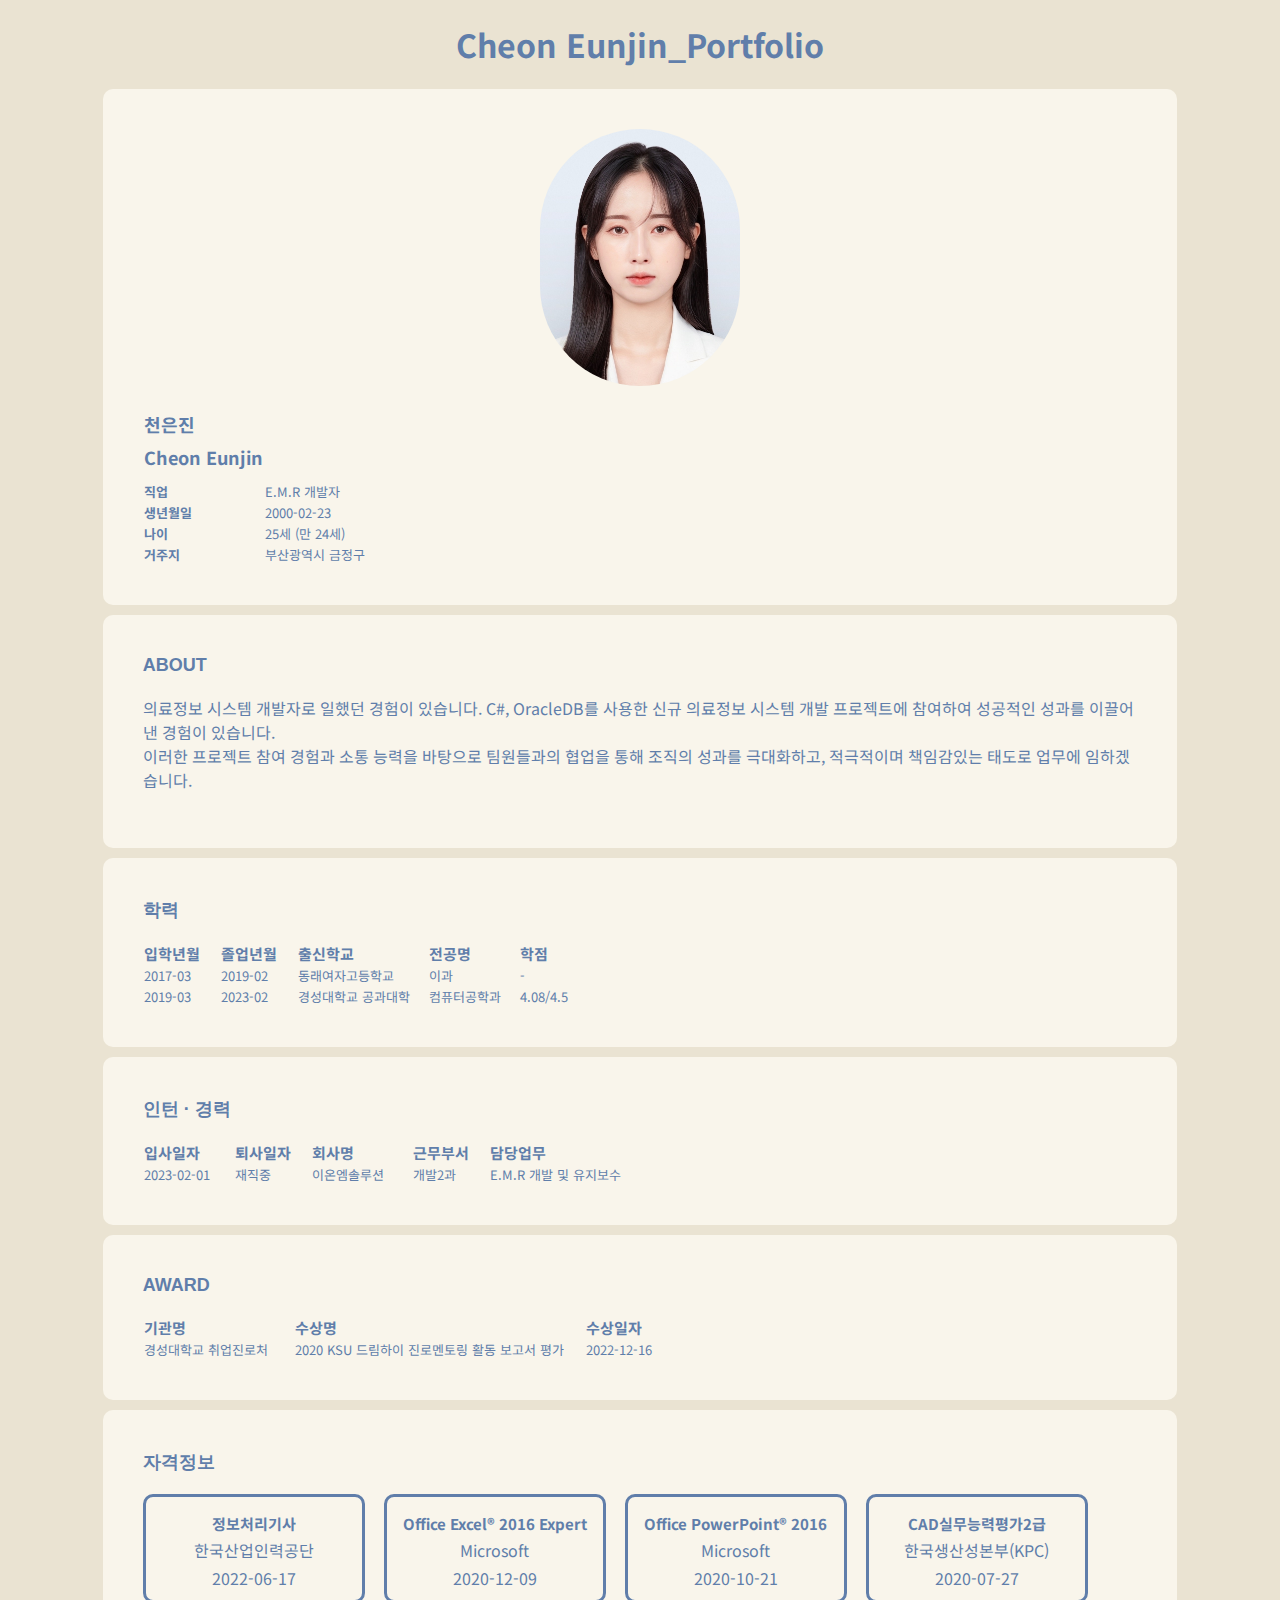
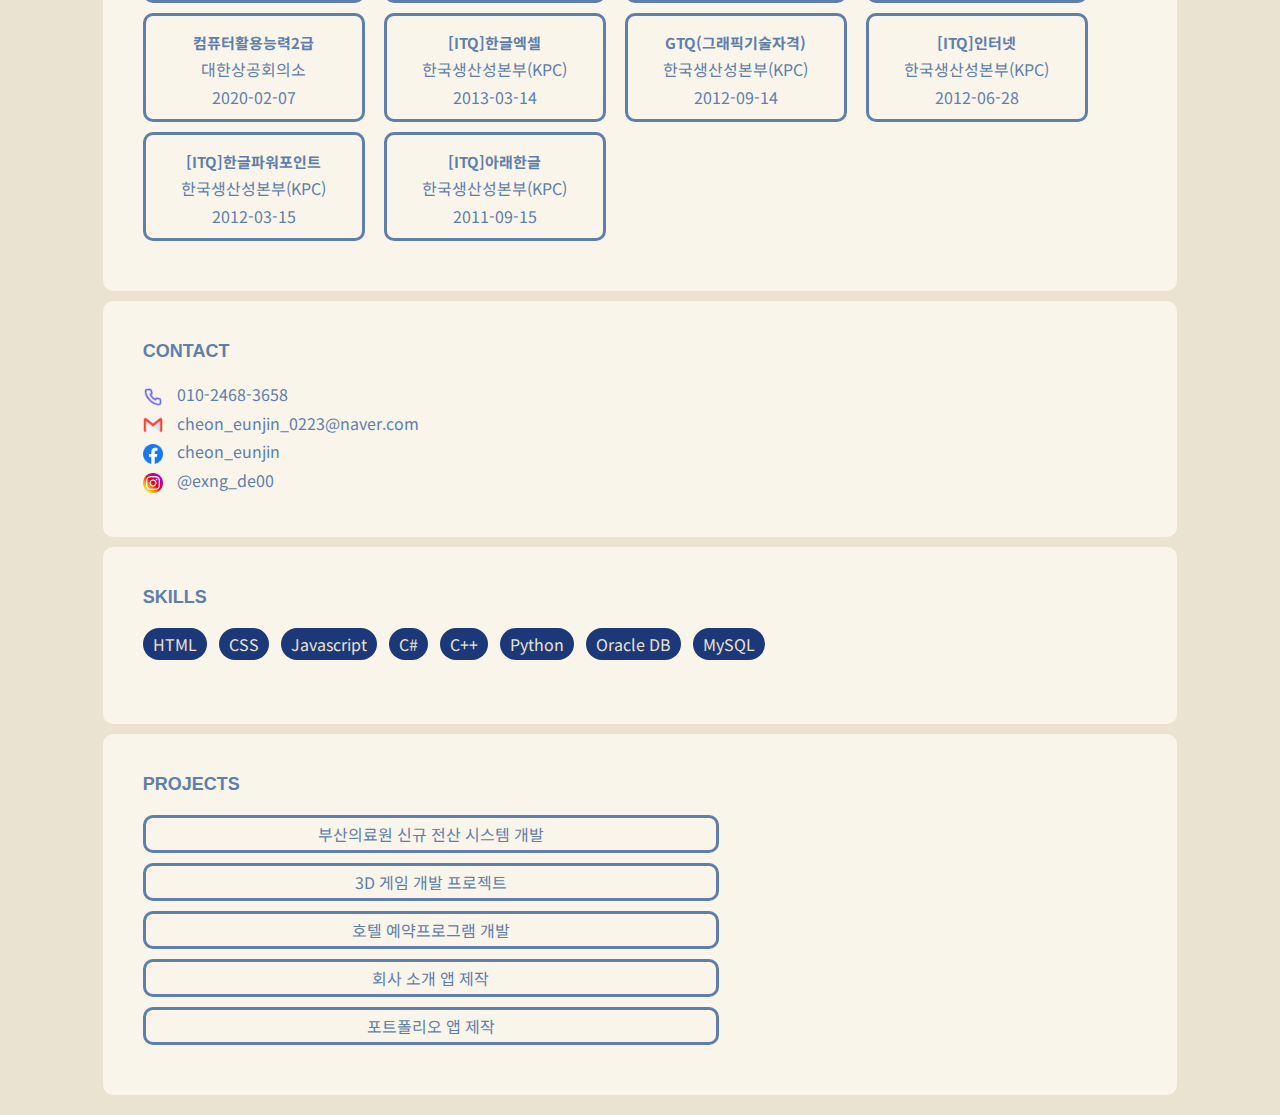
==== index.html @ c2e017dc "Add MyWeb Files" ====
<!DOCTYPE html>
<html lang="ko">
<head>
    <meta charset="UTF-8">
    <title>Cheon Eunjin_Portfolio</title>
</head>
<body>
    <div class="wrapper">
    <meta charset="UTF-8">
    <h1>Cheon Eunjin_Portfolio</h1>
    <link rel="stylesheet" href="style.css">

    <section id="my_info">
        <h2>My info</h2>
        <img src="profile.JPG" 
        alt="천은진의 사진"></br>
        <table>
            <tbody>
                <tr id="mynameK">
                    <th>이름</th>
                    <td>천은진</td>
                </tr>
                <tr id="mynameE">
                    <th>이름</th>
                    <td>Cheon Eunjin</td>
                </tr>
                <tr>
                    <th>직업</th>
                    <td>E.M.R 개발자</td>
                </tr>
                <tr>
                    <th>생년월일</th>
                    <td>2000-02-23</td>
                </tr>
                <tr>
                    <th>나이</th>
                    <td>25세 (만 24세)</td>
                </tr>
                <tr>
                    <th>거주지</th>
                    <td>부산광역시 금정구</td>
                </tr>
            </tbody>
        </table>
    </section>
    <section id="about">
        <h2>About</h2>
        <p>의료정보 시스템 개발자로 일했던 경험이 있습니다. C#, OracleDB를 사용한 신규 의료정보 시스템 개발 프로젝트에 참여하여 성공적인 성과를 이끌어낸 경험이 있습니다.</br>
            이러한 프로젝트 참여 경험과 소통 능력을 바탕으로 팀원들과의 협업을 통해 조직의 성과를 극대화하고, 적극적이며 책임감있는 태도로 업무에 임하겠습니다.
        </p>
    </section>
   <section>
        <h2>학력</h2>
        <table>
            <tbody id="history">
                <tr>
                    <th>입학년월</th>
                    <th>졸업년월</th>
                    <th width = 110px>출신학교</th>
                    <th width = 70px>전공명</th>
                    <th>학점</th>
                </tr>
                <tr>
                    <td>2017-03</td>
                    <td>2019-02</td>
                    <td>동래여자고등학교</td>
                    <td>이과</td>
                    <td>-</td>
                </tr>
                <tr>
                    <td>2019-03</td>
                    <td>2023-02</td>
                    <td>경성대학교 공과대학</td>
                    <td>컴퓨터공학과</td>
                    <td>4.08/4.5</td>
                </tr>
            </tbody>
        </table>
    </section>
    <section>
        <h2>인턴 · 경력</h2>
        <table>
            <tbody id="history">
                <tr>
                    <th width = 70px>입사일자</th>
                    <th>퇴사일자</th>
                    <th width = 80px>회사명</th>
                    <th>근무부서</th>
                    <th>담당업무</th>
                </tr>
                <tr>
                    <td>2023-02-01</td>
                    <td>재직중</td>
                    <td>이온엠솔루션</td>
                    <td>개발2과</td>
                    <td>E.M.R 개발 및 유지보수</td>
                </tr>
            </tbody>
        </table>
    </section>
    <section>
        <h2>Award</h2>
        <table>
            <tbody id="history">
                <tr>
                    <th width = 130px>기관명</th>
                    <th width = 270px>수상명</th>
                    <th width = 80px>수상일자</th>
                </tr>
                <tr>
                    <td>경성대학교 취업진로처</td>
                    <td>
                        2020 KSU 드림하이 진로멘토링 활동 보고서 평가
                    </td>
                    <td>2022-12-16</td>
                </tr>
            </tbody>
        </table>
    </section>
    <section id ="cert">
        <h2>자격정보</h2>
        <div>
            <ul>
                <li>
                    정보처리기사
                </li>
                <li>
                    한국산업인력공단
                </li>
                <li>
                    2022-06-17
                </li>
            </ul>
        </div>
        <div>
            <ul>
                <li>
                    Office Excel® 2016 Expert
                </li>
                <li>
                    Microsoft
                </li>
                <li>
                    2020-12-09
                </li>
            </ul>
        </div>
        <div>
            <ul>
                <li>
                    Office PowerPoint® 2016
                </li>
                <li>
                    Microsoft
                </li>
                <li>
                    2020-10-21
                </li>
            </ul>
        </div>
        <div>
            <ul>
                <li>
                    CAD실무능력평가2급
                </li>
                <li>
                    한국생산성본부(KPC)
                </li>
                <li>
                    2020-07-27
                </li>
            </ul>
        </div>
        <div>
            <ul>
                <li>
                    컴퓨터활용능력2급
                </li>
                <li>
                    대한상공회의소
                </li>
                <li>
                    2020-02-07
                </li>
            </ul>
        </div>
        <td>
            <div>
                <ul>
                    <li>
                        [ITQ]한글엑셀
                    </li>
                    <li>
                        한국생산성본부(KPC)
                    </li>
                    <li>
                        2013-03-14
                    </li>
                </ul>
            </div>
            <div>
                <ul>
                    <li>
                        GTQ(그래픽기술자격)
                    </li>
                    <li>
                        한국생산성본부(KPC)
                    </li>
                    <li>
                        2012-09-14
                    </li>
                </ul>
            </div>
            <div>
                <ul>
                    <li>
                        [ITQ]인터넷
                    </li>
                    <li>
                        한국생산성본부(KPC)
                    </li>
                    <li>
                        2012-06-28
                    </li>
                </ul>
            </div>
            <div>
                <ul>
                    <li>
                        [ITQ]한글파워포인트
                    </li>
                    <li>
                        한국생산성본부(KPC)
                    </li>
                    <li>
                        2012-03-15
                    </li>
                </ul>
            </div>
            <div>
                <ul>
                    <li>
                        [ITQ]아래한글
                    </li>
                    <li>
                        한국생산성본부(KPC)
                    </li>
                    <li>
                        2011-09-15
                    </li>
                </ul>
            </div>
    </section>
    <section id = "contact">
        <h2>Contact</h2>
        <ul>
            <li>
                <a href="tel:010-2468-3658">010-2468-3658</a>
            </li>
            <li>
                <a href="cheon_eunjin_0223@naver.com"
                target="_blank">cheon_eunjin_0223@naver.com</a>
            </li>
            <li>
                <a href="https://www.facebook.com/profile.php?id=100017072711479"
                target="_blank">cheon_eunjin</a>
            </li>
            <li>
                <a href="https://instagram.com/exng_de00"
                target="_blank">@exng_de00</a>
            </li>
        </ul>
    </section>

    <section id="skill">
        <h2>Skills</h2>
        <ol>
            <li>
                HTML 
            </li>
            <li>
                CSS
            </li>
            <li>
                Javascript
            </li>
            <li>
                C#
            </li>
            <li>
                C++
            </li>
            <li>
                Python
            </li>
            <li>
                Oracle DB
            </li>
            <li>
                MySQL
            </li>
        </ol>
    </section>

    <section id="project">
        <h2>Projects</h2>
        <div>
            <a href = project1.html>부산의료원 신규 전산 시스템 개발</a>
        </div>
        <div>
            <a href = project2.html>3D 게임 개발 프로젝트</a>
        </div>
        <div>
            <a href = project3.html>호텔 예약프로그램 개발</a>
        </div>
        <div>
            <a href = project4.html>회사 소개 앱 제작</a>
        </div>
        <div>
            <a href = project5.html>포트폴리오 앱 제작</a>
        </div>
    </section>
</body>
</html>
---- style.css ----
@charset "UTF-8";
@import url('https://fonts.googleapis.com/css2?family=Noto+Sans+KR&display=swap');

body {
    background-color: #EAE3D2;
    color: #607EAA;
    font-family: 'Noto Sans KR', sans-serif ;
    font-size: 16px;
}

section {
    background-color: #F9F5EB;
    border-radius: 10px;
    padding: 40px;
    margin-bottom: 10px;
}

#cert div
{
    border-style: solid;
    border-color: #607EAA;
    border-radius: 10px;
    width: 216px;
    margin-bottom: 10px;
    text-align: center;
    display: inline-block;
    margin-right: 15px;
}

.wrapper {
    width: 85%;
    margin: 20px auto;
}

h1 {
    text-align: center;
}

h2, h3 {
    font-family: sans-serif;
}

h2 {
    margin: 0 0 20px 0;
    text-transform: uppercase;
    font-size: 18px;
}

#my_info h2 {
    display: none;
}

#my_info img {
    display: block; 
    margin: 0px auto;
    width: 200px;
    height: auto;
    border-radius: 100px;
}

table {
    display: inline-block;
    border-collapse: collapse;
    border-spacing: 0;
    vertical-align: top;
}

th {
    text-align: left;
    padding-right: 20px;
}

th, td {
    font-size: 13px;
}

#history th {
    font-weight: bold;
    font-size: 15px;
    padding-right: 20px;
}

#history td {
    font-weight: normal;
    font-size: 13px;
}

#mynameK th {
    display: none;
}

#mynameK td {
    display: block;
    font-size: 18px;
    font-weight: bold;
    margin-bottom: 5px;
}

#mynameE th {
    display: none;
}

#mynameE td {
    display: block;
    font-size: 18px;
    font-weight: bold;
    margin-bottom: 10px;
}

a {
    color: inherit;
    text-decoration: none;
}

a:hover {
    text-decoration: underline;
    color: #1C3879;
}

ul {
    list-style: none;
    padding: 0;
    margin-bottom: 0px;
}

ul li {
    margin-bottom: 4px;
}

#cert ul {
    list-style: none;
    padding: 0;
    margin-bottom: 10px;
}

#cert ul li:first-child {
    font-weight: bold;
    font-size: 15px;
}

#contact ul {
    list-style: none;
    padding: 0;
}

#contact ul li {
    margin-bottom: 4px;
}

#contact ul li:before {
    content: url();
    display: inline-block;
    width: 20px;
    height: 20px;
    vertical-align: middle;
    margin-right: 10px;
}

#contact ul li:nth-child(1)::before {
    content:"";
    background-image: url(phone.png);
    background-size: 20px 20px;
}


#contact ul li:nth-child(2)::before {
    content:"";
    background-image: url(mail.png);
    background-size: 20px 20px;
}

#contact ul li:nth-child(3)::before {
    content:"";
    background-image: url(facebook.png);
    background-size: 20px 20px;
}

#contact ul li:nth-child(4)::before {
    content:"";
    background-image: url(insta.png);
    background-size: 20px 20px;
}

#skill ol {
    list-style: none;
    padding: 0;
}

#skill li {
    display: inline-block;
    background-color: #1C3879;
    color: #EAE3D2;
    padding: 4px 10px;
    border-radius: 32px;
    margin: 0 8px 8px 0;
}

#project lo {
    list-style: none;
    padding: 0;
}

#project li {
    border-bottom: 1px solid #ddd;
}

#project li:last-child {
    border-bottom: none;
}

#project video {
    width: 100%;
    border-radius: 10px;
}

#project a {
    color: #607EAA;
    display: inline-block;
    border-radius: 4px;
    padding: 4px 10px;
}

#project a:hover {
    text-decoration: none;
    padding: 3px 8px;
    transform: padding 0.2s;
}

#project div{
    border-style: solid;
    border-radius: 10px;
    margin-bottom: 10px;
    margin-right: 14px;
    text-align: center;
    width: 570px;
    display: inline-block;
}
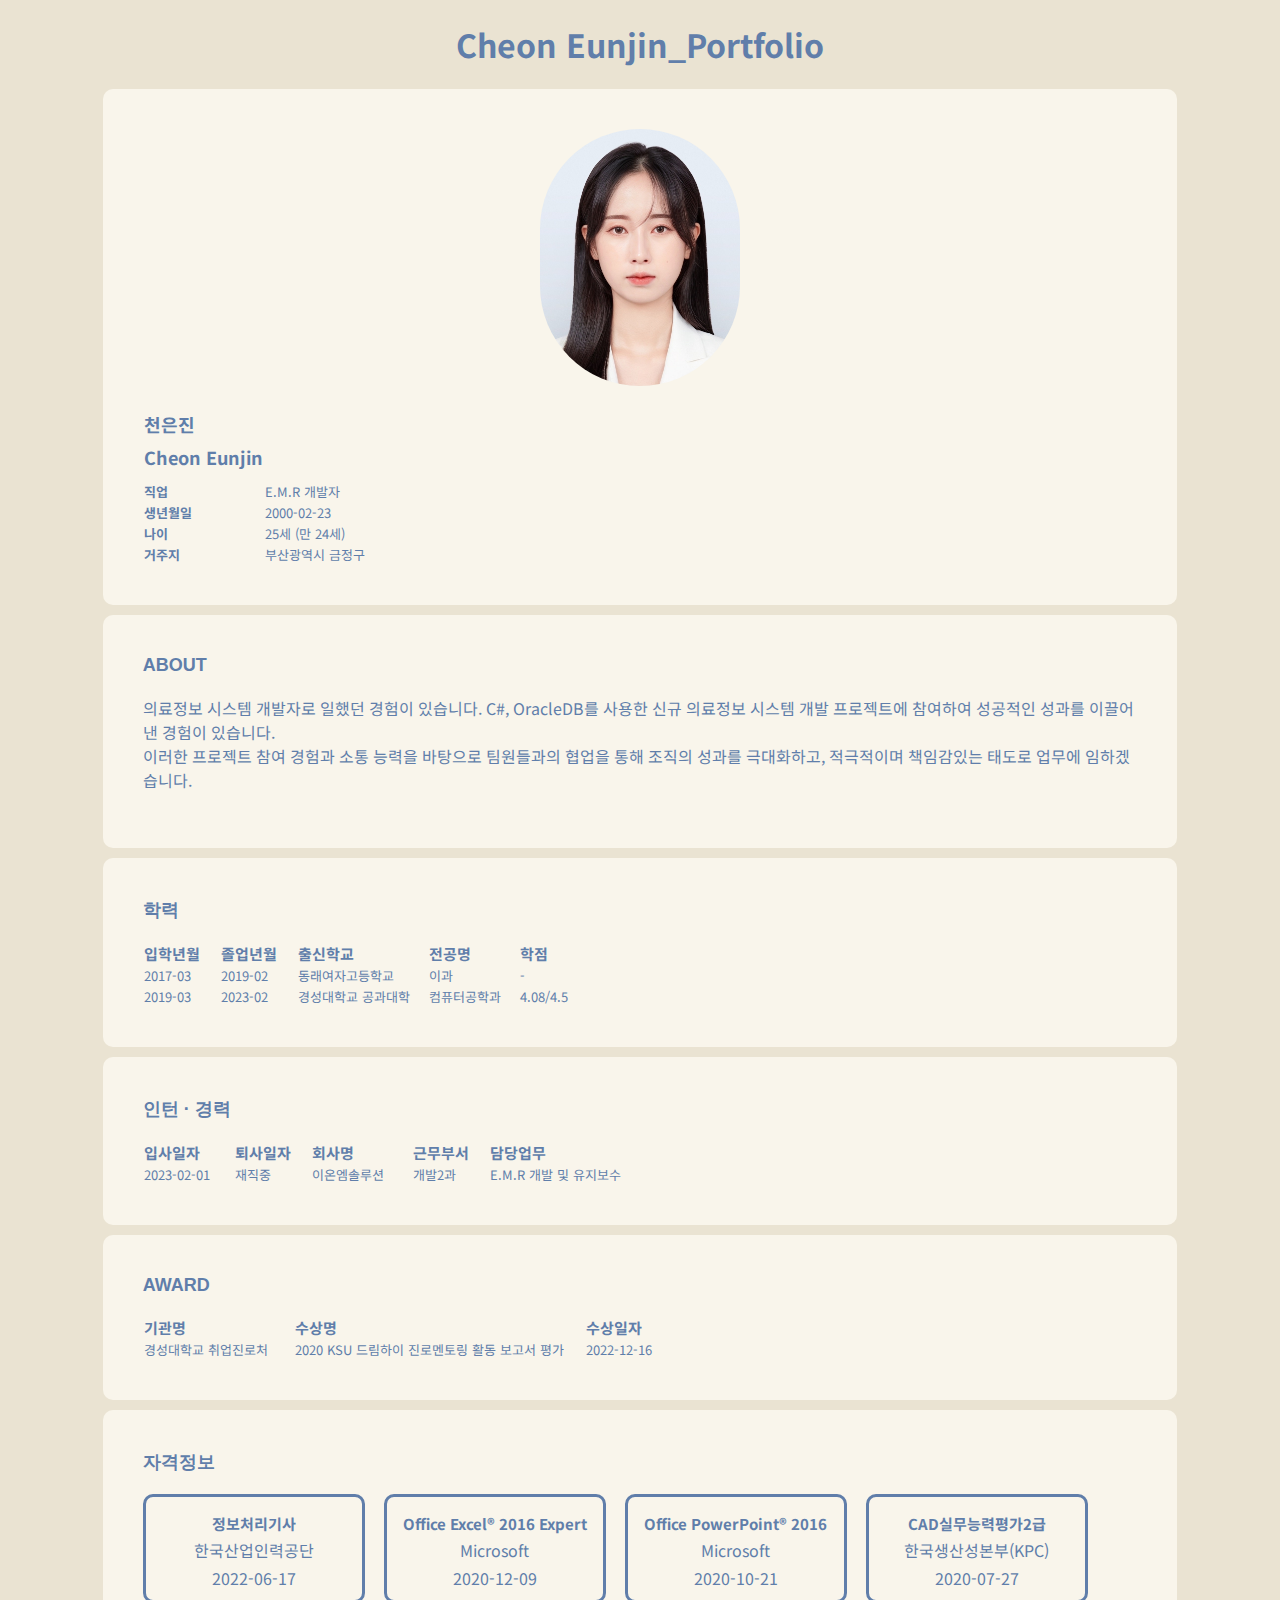
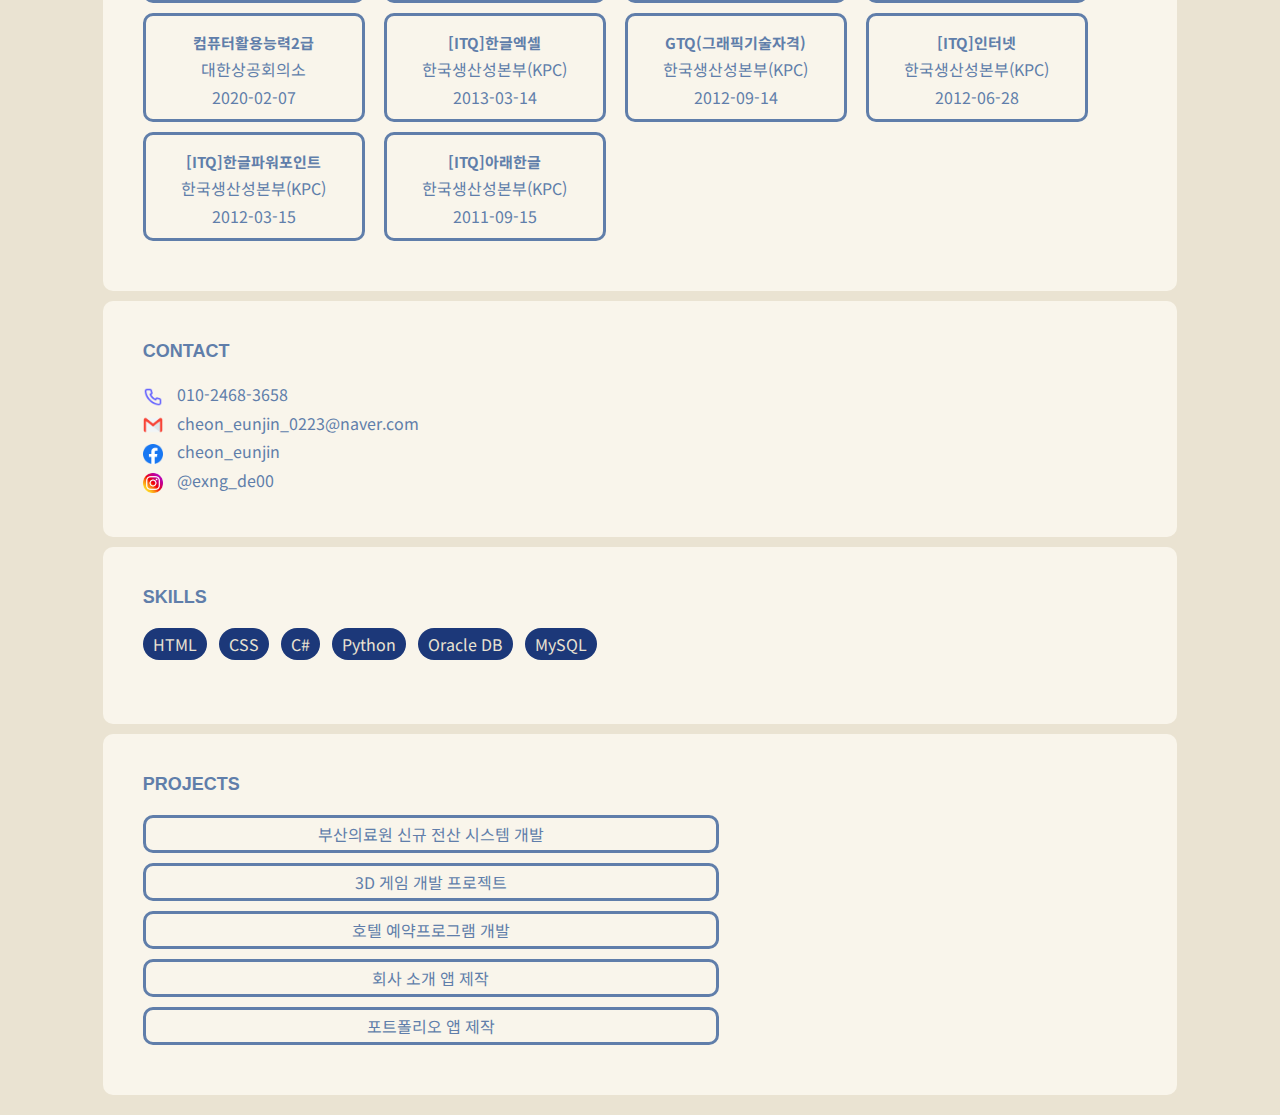
==== commit fd52c1c2: "Update index.html" ====
--- a/index.html
+++ b/index.html
@@ -282,13 +282,7 @@
                 CSS
             </li>
             <li>
-                Javascript
-            </li>
-            <li>
                 C#
-            </li>
-            <li>
-                C++
             </li>
             <li>
                 Python
